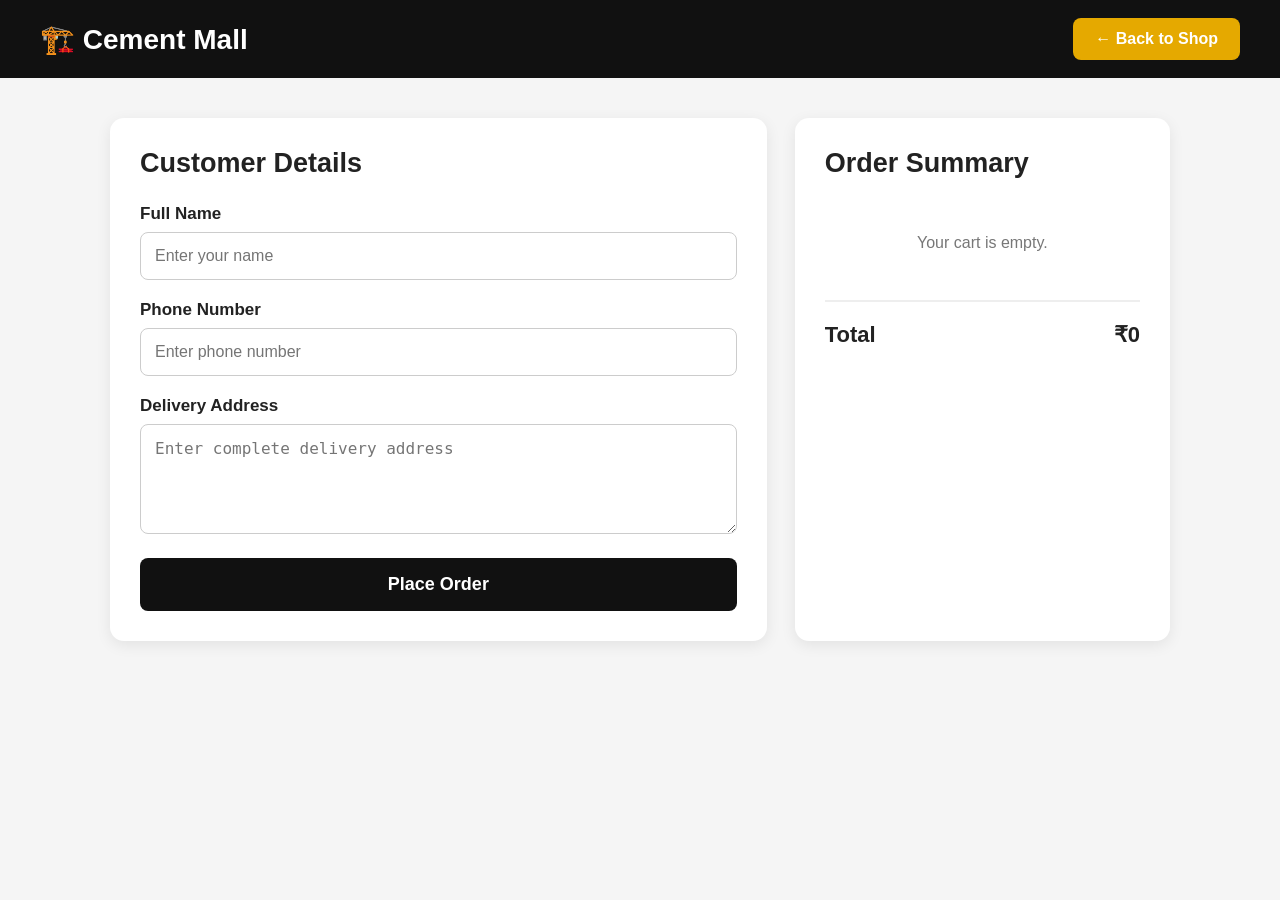
==== frontend/checkout.html @ dcded6d1 "Initial Cement Market project" ====
<!DOCTYPE html>
<html lang="en">
<head>
    <meta charset="UTF-8">
    <meta name="viewport" content="width=device-width, initial-scale=1.0">

    <title>Cement Mall - Checkout</title>

    <style>
        * {
            box-sizing: border-box;
            margin: 0;
            padding: 0;
        }

        body {
            font-family: Arial, sans-serif;
            background: #f5f5f5;
            color: #222;
        }

        header {
            background: #111;
            color: white;
            padding: 18px 40px;
            display: flex;
            justify-content: space-between;
            align-items: center;
        }

        header h1 {
            font-size: 28px;
        }

        header a {
            color: white;
            text-decoration: none;
            background: #e5a900;
            padding: 12px 22px;
            border-radius: 8px;
            font-weight: bold;
        }

        .container {
            max-width: 1100px;
            margin: 40px auto;
            padding: 0 20px;
        }

        .checkout-grid {
            display: grid;
            grid-template-columns: 1.4fr 0.8fr;
            gap: 28px;
        }

        .box {
            background: white;
            padding: 30px;
            border-radius: 14px;
            box-shadow: 0 4px 15px rgba(0,0,0,0.08);
        }

        .box h2 {
            font-size: 27px;
            margin-bottom: 25px;
        }

        label {
            display: block;
            font-size: 17px;
            font-weight: bold;
            margin-bottom: 8px;
        }

        input,
        textarea {
            width: 100%;
            padding: 14px;
            border: 1px solid #ccc;
            border-radius: 8px;
            font-size: 16px;
            margin-bottom: 20px;
        }

        textarea {
            height: 110px;
            resize: vertical;
        }

        .place-order {
            width: 100%;
            padding: 16px;
            border: none;
            border-radius: 8px;
            background: #111;
            color: white;
            font-size: 18px;
            font-weight: bold;
            cursor: pointer;
        }

        .place-order:hover {
            background: #e5a900;
        }

        .place-order:disabled {
            opacity: 0.7;
            cursor: not-allowed;
        }

        .product {
            display: flex;
            justify-content: space-between;
            align-items: center;
            padding: 15px 0;
            border-bottom: 1px solid #eee;
        }

        .product-name {
            font-size: 17px;
            font-weight: bold;
        }

        .product-info {
            color: #777;
            margin-top: 5px;
            font-size: 14px;
        }

        .price {
            font-weight: bold;
            font-size: 17px;
        }

        .total-row {
            display: flex;
            justify-content: space-between;
            border-top: 2px solid #eee;
            margin-top: 18px;
            padding-top: 20px;
            font-size: 22px;
            font-weight: bold;
        }

        .empty {
            text-align: center;
            color: #777;
            padding: 30px 0;
        }

        .error {
            display: none;
            margin-top: 20px;
            padding: 15px;
            background: #ffe0e0;
            color: #a00000;
            border-radius: 8px;
            font-weight: bold;
        }

        @media (max-width: 800px) {
            .checkout-grid {
                grid-template-columns: 1fr;
            }

            header {
                padding: 15px 20px;
            }

            header h1 {
                font-size: 22px;
            }
        }
    </style>
</head>

<body>

<header>

    <h1>🏗️ Cement Mall</h1>

    <a href="shop.html">
        ← Back to Shop
    </a>

</header>


<div class="container">

    <div class="checkout-grid">

        <!-- CUSTOMER DETAILS -->

        <div class="box">

            <h2>Customer Details</h2>

            <form id="checkoutForm">

                <label for="customerName">
                    Full Name
                </label>

                <input
                    type="text"
                    id="customerName"
                    placeholder="Enter your name"
                    required
                >


                <label for="customerPhone">
                    Phone Number
                </label>

                <input
                    type="tel"
                    id="customerPhone"
                    placeholder="Enter phone number"
                    required
                >


                <label for="customerAddress">
                    Delivery Address
                </label>

                <textarea
                    id="customerAddress"
                    placeholder="Enter complete delivery address"
                    required
                ></textarea>


                <button
                    type="submit"
                    class="place-order"
                    id="placeOrderBtn"
                >
                    Place Order
                </button>

            </form>


            <!-- ERROR -->

            <div id="errorMessage" class="error"></div>

        </div>


        <!-- ORDER SUMMARY -->

        <div class="box">

            <h2>Order Summary</h2>

            <div id="cartItems"></div>

            <div class="total-row">

                <span>Total</span>

                <span id="totalAmount">
                    ₹0
                </span>

            </div>

        </div>

    </div>

</div>


<script>

    // ==========================================
    // GET CART FROM LOCAL STORAGE
    // ==========================================

    let cart =
        JSON.parse(localStorage.getItem("cart")) || [];


    const cartItems =
        document.getElementById("cartItems");


    const totalAmount =
        document.getElementById("totalAmount");


    let orderTotal = 0;


    // ==========================================
    // DISPLAY CART
    // ==========================================

    function displayCart() {

        cartItems.innerHTML = "";

        orderTotal = 0;


        if (cart.length === 0) {

            cartItems.innerHTML = `
                <div class="empty">
                    Your cart is empty.
                </div>
            `;

            totalAmount.textContent = "₹0";

            return;
        }


        cart.forEach(function(item) {

            const price =
                Number(item.price) || 0;


            const quantity =
                Number(item.quantity) || 1;


            const itemTotal =
                price * quantity;


            orderTotal += itemTotal;


            const product =
                document.createElement("div");


            product.className = "product";


            product.innerHTML = `

                <div>

                    <div class="product-name">
                        ${item.name || "Product"}
                    </div>

                    <div class="product-info">
                        Quantity: ${quantity}
                    </div>

                </div>

                <div class="price">
                    ₹${itemTotal.toLocaleString("en-IN")}
                </div>

            `;


            cartItems.appendChild(product);

        });


        totalAmount.textContent =
            "₹" + orderTotal.toLocaleString("en-IN");
    }


    // ==========================================
    // SHOW CART
    // ==========================================

    displayCart();


    // ==========================================
    // PLACE ORDER
    // ==========================================

    document
        .getElementById("checkoutForm")
        .addEventListener(
            "submit",
            async function(event) {

                event.preventDefault();


                const name =
                    document
                        .getElementById("customerName")
                        .value
                        .trim();


                const phone =
                    document
                        .getElementById("customerPhone")
                        .value
                        .trim();


                const address =
                    document
                        .getElementById("customerAddress")
                        .value
                        .trim();


                const errorMessage =
                    document.getElementById(
                        "errorMessage"
                    );


                const placeOrderBtn =
                    document.getElementById(
                        "placeOrderBtn"
                    );


                errorMessage.style.display =
                    "none";


                // ==================================
                // CHECK CART
                // ==================================

                if (cart.length === 0) {

                    errorMessage.textContent =
                        "Your cart is empty. Please add a product first.";

                    errorMessage.style.display =
                        "block";

                    return;
                }


                // ==================================
                // CALCULATE TOTAL
                // ==================================

                const finalTotal =
                    Number(orderTotal);


                if (
                    !Number.isFinite(finalTotal) ||
                    finalTotal <= 0
                ) {

                    errorMessage.textContent =
                        "Order total is invalid.";

                    errorMessage.style.display =
                        "block";

                    return;
                }


                // ==================================
                // ORDER DATA
                // ==================================

                const orderData = {

                    customer: {

                        name: name,

                        phone: phone,

                        address: address

                    },

                    items: cart,

                    total: finalTotal

                };


                console.log(
                    "Sending order:",
                    orderData
                );


                // ==================================
                // DISABLE BUTTON
                // ==================================

                placeOrderBtn.disabled = true;

                placeOrderBtn.textContent =
                    "Placing Order...";


                // ==================================
                // SEND TO BACKEND
                // ==================================

                try {

                    const response =
                        await fetch(
                            "http://localhost:5000/api/orders",
                            {
                                method: "POST",

                                headers: {
                                    "Content-Type":
                                        "application/json"
                                },

                                body:
                                    JSON.stringify(
                                        orderData
                                    )
                            }
                        );


                    const data =
                        await response.json();


                    console.log(
                        "Server response:",
                        data
                    );


                    // ==================================
                    // BACKEND ERROR
                    // ==================================

                    if (!response.ok) {

                        throw new Error(
                            data.message ||
                            data.error ||
                            "Failed to place order"
                        );

                    }


                    // ==================================
                    // SAVE ORDER FOR SUCCESS PAGE
                    // ==================================

                    localStorage.setItem(
                        "lastOrder",
                        JSON.stringify({
                            customer: {
                                name: name,
                                phone: phone,
                                address: address
                            },

                            items: cart,

                            total: finalTotal,

                            orderId:
                                data._id ||
                                data.orderId ||
                                ""
                        })
                    );


                    // ==================================
                    // CLEAR CART
                    // ==================================

                    localStorage.removeItem("cart");


                    // ==================================
                    // GO TO SUCCESS PAGE
                    // ==================================

                    window.location.href =
                        "order-success.html";


                } catch (error) {

                    console.error(
                        "Order error:",
                        error
                    );


                    errorMessage.textContent =
                        "❌ " + error.message;


                    errorMessage.style.display =
                        "block";


                    placeOrderBtn.disabled =
                        false;


                    placeOrderBtn.textContent =
                        "Place Order";
                }

            }
        );

</script>

</body>
</html>
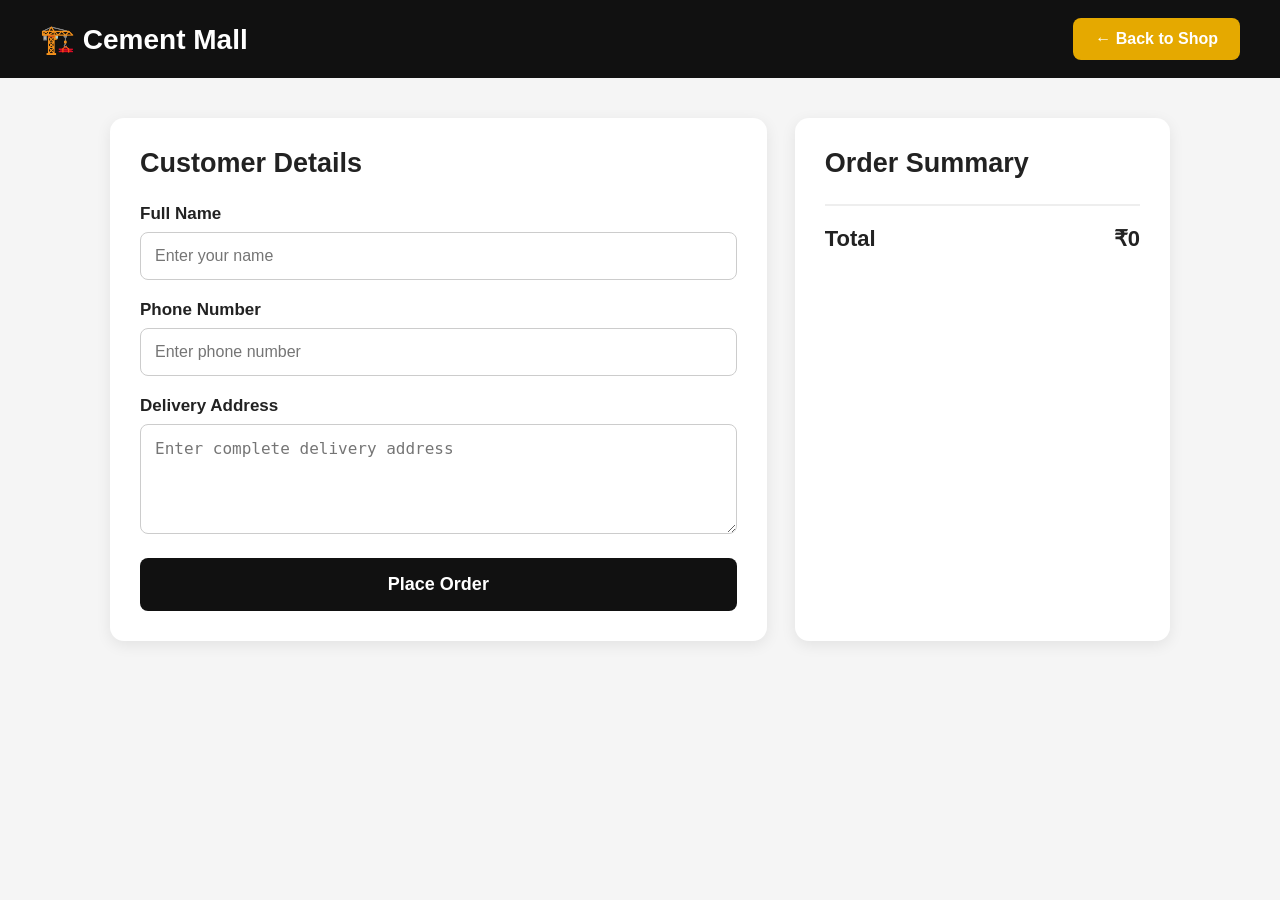
==== commit c17f6c46: "Connect frontend to live backend" ====
--- a/frontend/checkout.html
+++ b/frontend/checkout.html
@@ -521,7 +521,7 @@
 
                     const response =
                         await fetch(
-                            "http://localhost:5000/api/orders",
+                            https://cement-market.onrender.com/api/orders
                             {
                                 method: "POST",
 
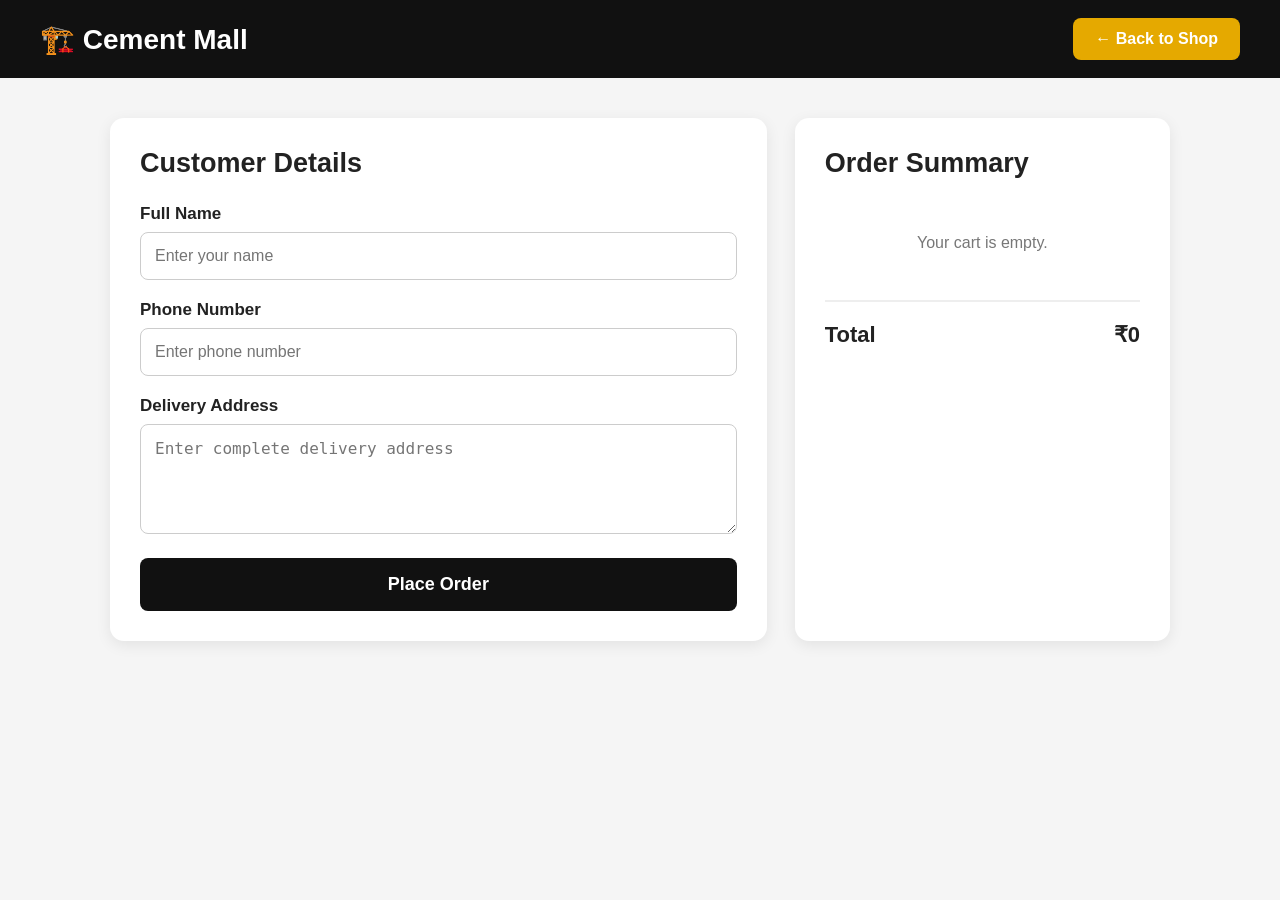
==== commit 05e5fcdb: "Connect all frontend pages to live backend" ====
--- a/frontend/checkout.html
+++ b/frontend/checkout.html
@@ -520,20 +520,19 @@
                 try {
 
                     const response =
-                        await fetch(
-                            https://cement-market.onrender.com/api/orders
-                            {
-                                method: "POST",
-
-                                headers: {
-                                    "Content-Type":
-                                        "application/json"
-                                },
-
-                                body:
-                                    JSON.stringify(
-                                        orderData
-                                    )
+    await fetch(
+        "https://cement-market.onrender.com/api/orders",
+        {
+           method: "POST",
+
+headers: {
+    "Content-Type": "application/json"
+},
+
+body:
+    JSON.stringify(
+        orderData
+    )
                             }
                         );
 
